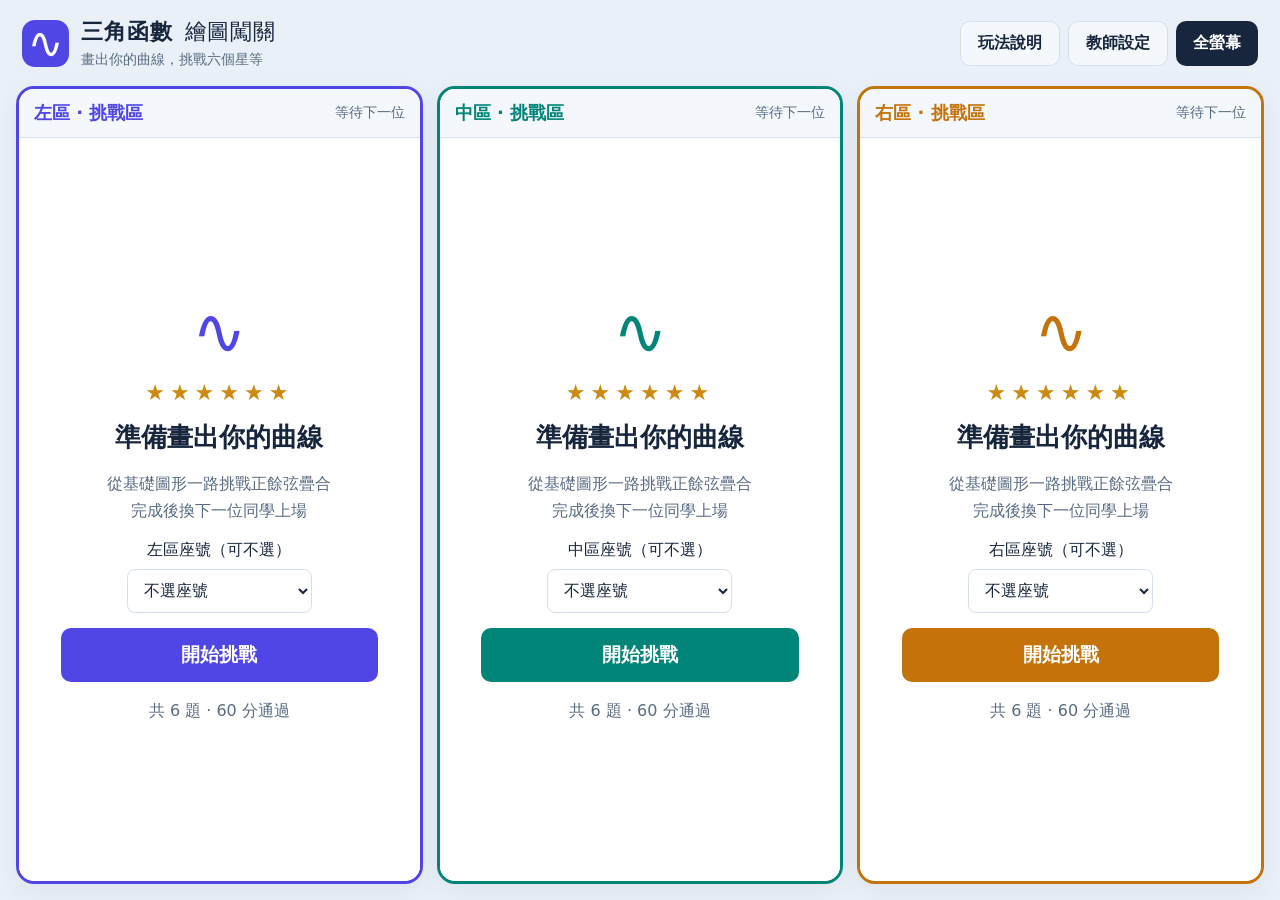
==== index.html @ d4221df0 "Add files via upload v1.0" ====
<!doctype html>
<html lang="zh-Hant">
<head>
<meta charset="utf-8"><meta name="viewport" content="width=device-width,initial-scale=1,maximum-scale=1,user-scalable=no">
<title>三角函數・繪圖闖關</title>
<meta name="description" content="三人同屏觸控三角函數繪圖遊戲：六個星等、隨機題目與圖形評分。">
<link rel="icon" href="data:image/svg+xml,%3Csvg xmlns='http://www.w3.org/2000/svg' viewBox='0 0 32 32'%3E%3Crect width='32' height='32' rx='8' fill='%234f46e5'/%3E%3Cpath d='M4 16Q10 2 16 16T28 16' fill='none' stroke='white' stroke-width='3'/%3E%3C/svg%3E">
<link rel="stylesheet" href="style.css">
<script defer src="engine.js"></script><script defer src="app.js"></script>
</head>
<body>
<header class="topbar"><div class="brand"><span class="brand-mark">∿</span><div><h1>三角函數<span>繪圖闖關</span></h1><p>畫出你的曲線，挑戰六個星等</p></div></div><div class="top-actions"><button id="helpBtn" class="quiet">玩法說明</button><button id="settingsBtn" class="quiet">教師設定</button><button id="fullBtn" class="dark-btn">全螢幕</button></div></header>
<main id="lanes" class="lanes" aria-label="三個獨立遊戲區"></main>
<dialog id="settingsDialog"><form id="settingsForm"><div class="dialog-head"><div><p class="eyebrow">TEACHER SETTINGS</p><h2>教師設定</h2></div><button type="button" class="quiet close-dialog">關閉</button></div><p class="settings-note">題目與通過分數套用到下一位學生；目前遊戲繼續進行。主題與參考線立即套用。</p><div class="general-settings"><label>背景主題<select name="theme"><option value="light">淺色</option><option value="dark">深色</option></select></label><label>參考線顏色<input type="color" name="gridColor"></label><label>參考線粗細<select name="gridWidth"><option value="0.5">0.5 px</option><option value="1">1 px</option><option value="1.5">1.5 px</option><option value="2">2 px</option><option value="3">3 px</option></select></label><label>通過分數<input type="number" name="passScore" min="0" max="100" required></label><label>座號起點<input type="number" name="seatMin" min="1" max="99" required></label><label>座號終點<input type="number" name="seatMax" min="1" max="99" required></label></div><div id="levelSettings"></div><p id="settingsError" class="error" role="alert"></p><div class="dialog-footer"><button type="button" id="defaultsBtn" class="quiet">恢復預設設定</button><button type="submit" class="primary">儲存設定</button></div></form></dialog>
<dialog id="helpDialog"><div class="dialog-head"><h2>玩法說明</h2><button class="quiet close-dialog">關閉</button></div><ol class="help-list"><li>選填座號，按「開始挑戰」。三個區域各自獨立。</li><li>根據上方題目，在座標區畫出 −2π 到 2π 的函數圖。x 軸細格為 π/4，y 軸每格為 1。</li><li>使用「細筆」畫圖；畫錯時切换「橡皮擦」擦除。tan 各段曲線需分開畫，不要連過漸近線。</li><li>按「確定送出」取得 0～100 分，達通過分數即可前進；未通過則在同星等重新挑戰新題。</li><li>送出後：實線為你的筆跡、橘色虛線為參考答案。繪圖完整度與準確度都影響分數。</li><li>墨水耗盡時，用橡皮擦清除多餘筆跡即可繼續。完成後按「下一位學生」。</li></ol><p class="settings-note">固定取 40 個等距 x 位置評分，未畫到的位置得 0 分。tan 在 y 範圍外或沒有定義的位置不計分。教師設定預設每星等 1 題、60 分通過。</p></dialog>
<div id="toast" role="status"></div>
</body></html>
---- style.css ----
:root{font-family:"Noto Sans TC","Microsoft JhengHei",system-ui,sans-serif;color:#17263d;background:#eaf0f7;font-size:16px;--surface:#fff;--soft:#f4f7fb;--text:#17263d;--muted:#586b82;--line:#d6e0ed;--canvas:#fff;--axis:#536781;--correct:#df641c;--primary:#4f46e5;--shadow:0 8px 24px #243b5710}
*{box-sizing:border-box}body{margin:0;overscroll-behavior:none;user-select:none;-webkit-user-select:none;-webkit-touch-callout:none}body[data-theme=dark]{background:#0b1425;color:#e5edf7;--surface:#142138;--soft:#1b2b44;--text:#e5edf7;--muted:#a8b9cf;--line:#34465f;--canvas:#111d30;--axis:#b9c9dd;--correct:#ffab5e;--shadow:none}button,select,input{font:inherit}button{border:0;border-radius:10px;min-height:45px;padding:10px 17px;font-weight:700;cursor:pointer;touch-action:manipulation;color:var(--text)}button:disabled{cursor:default;opacity:.45}button:focus-visible,select:focus-visible,input:focus-visible{outline:3px solid #ec9b20;outline-offset:3px}.quiet{background:var(--soft);border:1px solid var(--line)}.primary{background:var(--primary);color:white}.dark-btn{background:#17263d;color:white}.topbar{height:86px;display:flex;align-items:center;justify-content:space-between;padding:14px 22px;gap:20px}.brand{display:flex;align-items:center;gap:12px}.brand-mark{display:grid;place-items:center;width:47px;height:47px;border-radius:13px;background:#4f46e5;color:white;font-size:43px;line-height:1}.brand h1{font-size:22px;margin:0;letter-spacing:.04em}.brand h1 span{font-weight:500;margin-left:12px}.brand p{margin:4px 0 0;color:var(--muted);font-size:14px}.top-actions{display:flex;gap:8px}.lanes{display:grid;grid-template-columns:repeat(3,minmax(0,1fr));gap:14px;padding:0 16px 16px;height:calc(100dvh - 86px);min-height:590px}.lane{--accent:#4f46e5;--button:#4f46e5;border:3px solid var(--accent);border-radius:18px;background:var(--surface);box-shadow:var(--shadow);overflow:hidden;display:flex;flex-direction:column;position:relative;min-width:0}.lane:nth-child(2){--accent:#008578;--button:#008578}.lane:nth-child(3){--accent:#c4730b;--button:#c4730b}body[data-theme=dark] .lane{--accent:#aaa4ff}body[data-theme=dark] .lane:nth-child(2){--accent:#45d9c5}body[data-theme=dark] .lane:nth-child(3){--accent:#ffd080}.lane-head{padding:12px 15px;background:var(--soft);display:flex;justify-content:space-between;align-items:center;border-bottom:1px solid var(--line);gap:6px}.lane-name{font-weight:800;color:var(--accent);font-size:18px}.seat-label{font-size:14px;color:var(--muted)}.progress{display:flex;gap:5px;padding:12px 15px 0}.step{height:5px;background:var(--line);flex:1;border-radius:9px}.step.done{background:var(--accent)}.step.current{background:var(--accent);opacity:.55}.question{padding:12px 16px 9px;min-height:113px}.question-meta{display:flex;align-items:center;justify-content:space-between;gap:6px;font-size:14px;color:var(--muted)}.stars{color:#cf8609;letter-spacing:1px;font-weight:800}.formula{font-family:"Cambria Math",Cambria,Georgia,serif;font-size:clamp(22px,2.05vw,36px);margin:10px 0 4px;white-space:nowrap;line-height:1.4;letter-spacing:.015em}.formula .frac{display:inline-flex;vertical-align:middle;flex-direction:column;text-align:center;line-height:1.15;font-size:.72em;margin:0 3px}.frac span:first-child{border-bottom:1.5px solid currentColor;padding:0 3px}.plot-wrap{flex:1;min-height:220px;position:relative;margin:0 10px;border:1px solid var(--line);border-radius:10px;overflow:hidden;background:var(--canvas)}canvas{width:100%;height:100%;display:block;touch-action:none;cursor:crosshair}.plot-hint{position:absolute;top:10px;left:58px;color:var(--muted);font-size:14px;pointer-events:none}.ink-state{padding:8px 15px 0;min-height:29px;font-size:14px;color:var(--muted)}.ink-state.exhausted{color:#d44835;font-weight:700}.toolbar{display:flex;gap:6px;padding:8px 12px}.toolbar button{flex:1;padding:9px 5px;font-size:15px}.tool.active{background:var(--button);color:white;border-color:var(--accent)}.submit{margin:0 12px 12px;background:var(--button);color:white;min-height:48px;font-size:18px}.overlay{position:absolute;inset:54px 0 0;z-index:3;background:var(--surface);display:flex;flex-direction:column;align-items:center;justify-content:center;padding:24px;gap:15px;text-align:center}.welcome-icon{font-size:65px;font-family:Georgia,serif;color:var(--accent);line-height:1}.overlay h2{font-size:26px;margin:0}.overlay p{color:var(--muted);font-size:16px;line-height:1.7;margin:0;max-width:340px}.overlay label{display:flex;flex-direction:column;gap:8px;font-size:16px;min-width:185px}select,input[type=number]{border:1px solid var(--line);background:var(--surface);color:var(--text);border-radius:8px;padding:9px 12px;min-height:44px;width:100%}.overlay .primary{background:var(--button);width:90%;max-width:330px;min-height:54px;font-size:19px}.mini-stars{color:#cc8a12;letter-spacing:5px;font-size:22px}.result-strip{padding:8px 14px;border-top:1px solid var(--line);background:var(--soft);display:none;align-items:center;justify-content:space-between;gap:8px}.result-strip.visible{display:flex}.score{font-size:29px;font-weight:900;color:var(--accent);white-space:nowrap}.result-detail{font-size:14px;color:var(--muted);text-align:right;line-height:1.5}.result-detail strong{color:var(--text)}.result-mode .question{min-height:102px}.result-mode .ink-state,.result-mode .toolbar{display:none}.result-mode .submit{margin-top:10px}.summary-scores{width:100%;display:grid;grid-template-columns:repeat(3,1fr);gap:9px;max-width:380px}.summary-scores div{background:var(--soft);border:1px solid var(--line);border-radius:10px;padding:10px;font-size:14px;color:var(--muted)}.summary-scores strong{display:block;font-size:23px;color:var(--accent);margin-top:5px}.big-score{font-size:68px;color:var(--accent);font-weight:900;line-height:1}.score-caption{font-size:14px;color:var(--muted)}dialog{background:var(--surface);color:var(--text);border:1px solid var(--line);border-radius:18px;max-width:980px;width:92vw;max-height:90dvh;padding:25px;box-shadow:0 24px 100px #0005;overscroll-behavior:contain}dialog::backdrop{background:#08142baa;backdrop-filter:blur(3px)}.dialog-head{display:flex;justify-content:space-between;align-items:center;gap:15px;margin-bottom:12px}.dialog-head h2{margin:0;font-size:26px}.eyebrow{font-size:13px;letter-spacing:.12em;color:var(--muted);margin:0 0 6px}.settings-note{font-size:15px;color:var(--muted);line-height:1.7}.general-settings{display:grid;grid-template-columns:repeat(3,1fr);gap:14px;margin:20px 0}.general-settings label{font-size:15px;display:flex;flex-direction:column;gap:8px}input[type=color]{width:100%;height:44px;border:1px solid var(--line);border-radius:8px;background:var(--surface);padding:3px}.level-card{border:1px solid var(--line);border-radius:12px;background:var(--soft);padding:14px;margin:12px 0}.level-title{display:flex;align-items:center;gap:15px;justify-content:space-between;margin-bottom:10px}.level-title strong{font-size:17px}.count-label{display:flex;align-items:center;gap:10px;font-size:14px}.count-label input{width:77px}.checks{display:flex;gap:12px 20px;flex-wrap:wrap;margin:10px 0}.checks label{display:flex;gap:8px;align-items:center;min-height:30px;font-size:16px}input[type=checkbox]{accent-color:#4f46e5;width:21px;height:21px}.level-card p{font-size:14px;color:var(--muted);margin:8px 0}.dialog-footer{display:flex;justify-content:space-between;gap:15px;margin-top:18px;position:sticky;bottom:-25px;background:var(--surface);padding:15px 0}.error{color:#d44835;font-size:16px;line-height:1.6}.help-list{line-height:1.9;padding-left:25px}.help-list li{padding:4px 0}#toast{position:fixed;left:50%;bottom:24px;transform:translateX(-50%);background:#17263d;color:white;max-width:90vw;border-radius:10px;padding:12px 20px;z-index:20;display:none;box-shadow:0 4px 20px #0004}body:has(dialog[open]){overflow:hidden}
@media(min-width:1700px){.topbar{height:98px}.lanes{height:calc(100dvh - 98px)}.brand h1{font-size:28px}.lane-head{padding:16px 20px}.question{min-height:137px;padding:17px 20px 12px}.question-meta,.seat-label{font-size:17px}.toolbar button{min-height:53px;font-size:18px}.submit{min-height:57px}.lane-name{font-size:22px}}
@media(max-width:900px){.topbar{height:78px;padding:10px 12px}.brand h1{font-size:17px}.brand h1 span{margin-left:6px}.brand p{display:none}.top-actions{gap:5px}.top-actions button{padding:8px;font-size:14px}.lanes{padding:0 8px 8px;gap:8px;height:calc(100dvh - 78px)}.lane-head{padding:10px 8px}.lane-name{font-size:16px}.question{padding:10px 8px;min-height:115px}.formula{font-size:clamp(17px,2.6vw,26px)}.overlay{padding:15px}.overlay h2{font-size:21px}.overlay p{font-size:14px}.toolbar{padding:8px 6px;gap:4px}.toolbar button{font-size:14px}.submit{margin-left:6px;margin-right:6px}.plot-wrap{margin:0 5px}.ink-state{padding-left:9px;font-size:13px}.progress{padding-left:9px;padding-right:9px}.result-detail{font-size:13px}.result-strip{padding:7px}.score{font-size:24px}}
@media(max-width:600px){.topbar{height:auto;min-height:100px;flex-wrap:wrap;gap:8px}.top-actions{width:100%;justify-content:flex-end}.lanes{grid-template-columns:1fr;height:auto;min-height:0}.lane{height:720px}.formula{font-size:28px}.general-settings{grid-template-columns:repeat(2,1fr)}.level-title{gap:8px}.overlay p{font-size:16px}}
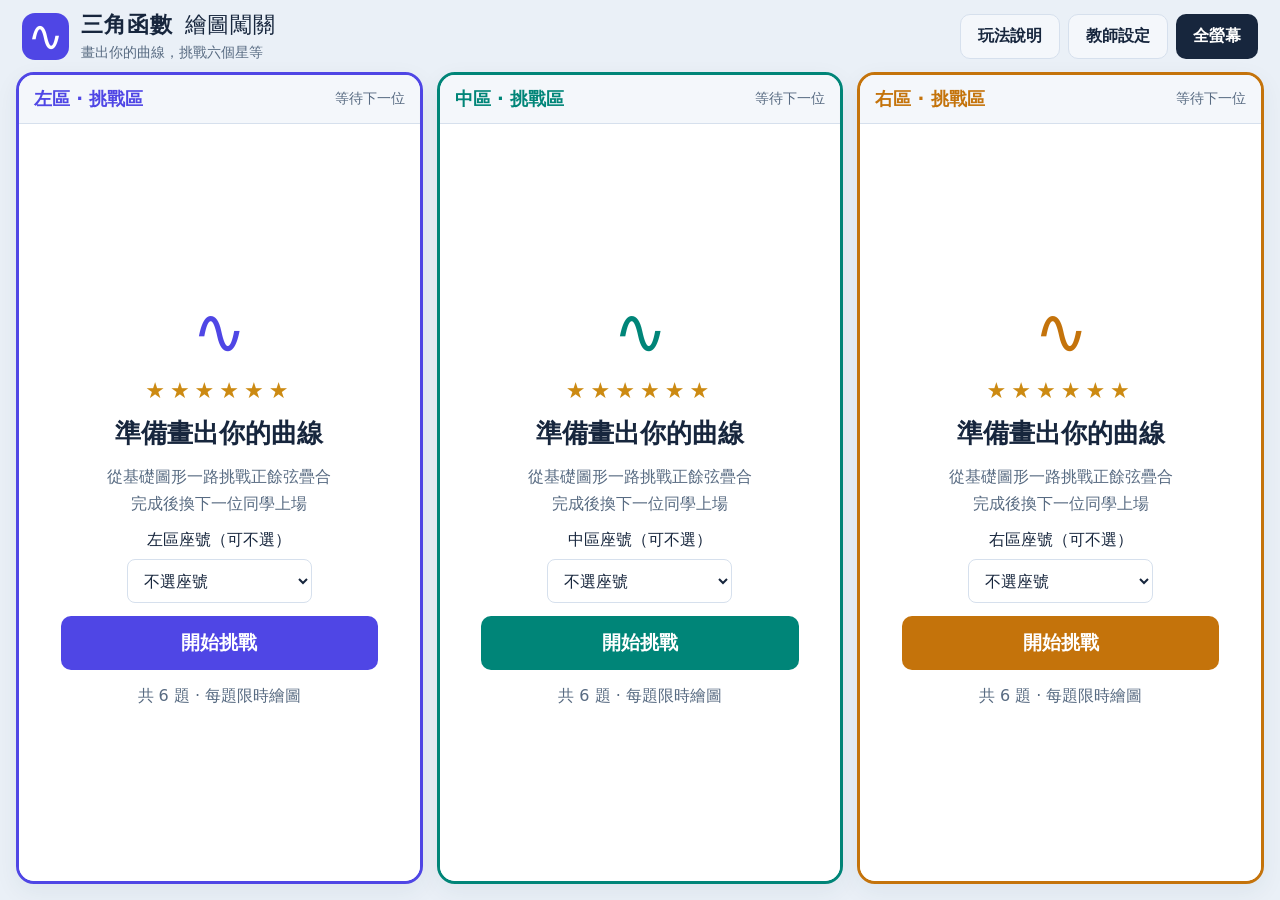
==== commit aa4af6a0: "Add files via upload v1.1" ====
--- a/index.html
+++ b/index.html
@@ -5,13 +5,13 @@
 <title>三角函數・繪圖闖關</title>
 <meta name="description" content="三人同屏觸控三角函數繪圖遊戲：六個星等、隨機題目與圖形評分。">
 <link rel="icon" href="data:image/svg+xml,%3Csvg xmlns='http://www.w3.org/2000/svg' viewBox='0 0 32 32'%3E%3Crect width='32' height='32' rx='8' fill='%234f46e5'/%3E%3Cpath d='M4 16Q10 2 16 16T28 16' fill='none' stroke='white' stroke-width='3'/%3E%3C/svg%3E">
-<link rel="stylesheet" href="style.css">
-<script defer src="engine.js"></script><script defer src="app.js"></script>
+<link rel="stylesheet" href="style.css?v=1.1">
+<script defer src="engine.js?v=1.1"></script><script defer src="app.js?v=1.1"></script>
 </head>
 <body>
 <header class="topbar"><div class="brand"><span class="brand-mark">∿</span><div><h1>三角函數<span>繪圖闖關</span></h1><p>畫出你的曲線，挑戰六個星等</p></div></div><div class="top-actions"><button id="helpBtn" class="quiet">玩法說明</button><button id="settingsBtn" class="quiet">教師設定</button><button id="fullBtn" class="dark-btn">全螢幕</button></div></header>
 <main id="lanes" class="lanes" aria-label="三個獨立遊戲區"></main>
-<dialog id="settingsDialog"><form id="settingsForm"><div class="dialog-head"><div><p class="eyebrow">TEACHER SETTINGS</p><h2>教師設定</h2></div><button type="button" class="quiet close-dialog">關閉</button></div><p class="settings-note">題目與通過分數套用到下一位學生；目前遊戲繼續進行。主題與參考線立即套用。</p><div class="general-settings"><label>背景主題<select name="theme"><option value="light">淺色</option><option value="dark">深色</option></select></label><label>參考線顏色<input type="color" name="gridColor"></label><label>參考線粗細<select name="gridWidth"><option value="0.5">0.5 px</option><option value="1">1 px</option><option value="1.5">1.5 px</option><option value="2">2 px</option><option value="3">3 px</option></select></label><label>通過分數<input type="number" name="passScore" min="0" max="100" required></label><label>座號起點<input type="number" name="seatMin" min="1" max="99" required></label><label>座號終點<input type="number" name="seatMax" min="1" max="99" required></label></div><div id="levelSettings"></div><p id="settingsError" class="error" role="alert"></p><div class="dialog-footer"><button type="button" id="defaultsBtn" class="quiet">恢復預設設定</button><button type="submit" class="primary">儲存設定</button></div></form></dialog>
-<dialog id="helpDialog"><div class="dialog-head"><h2>玩法說明</h2><button class="quiet close-dialog">關閉</button></div><ol class="help-list"><li>選填座號，按「開始挑戰」。三個區域各自獨立。</li><li>根據上方題目，在座標區畫出 −2π 到 2π 的函數圖。x 軸細格為 π/4，y 軸每格為 1。</li><li>使用「細筆」畫圖；畫錯時切换「橡皮擦」擦除。tan 各段曲線需分開畫，不要連過漸近線。</li><li>按「確定送出」取得 0～100 分，達通過分數即可前進；未通過則在同星等重新挑戰新題。</li><li>送出後：實線為你的筆跡、橘色虛線為參考答案。繪圖完整度與準確度都影響分數。</li><li>墨水耗盡時，用橡皮擦清除多餘筆跡即可繼續。完成後按「下一位學生」。</li></ol><p class="settings-note">固定取 40 個等距 x 位置評分，未畫到的位置得 0 分。tan 在 y 範圍外或沒有定義的位置不計分。教師設定預設每星等 1 題、60 分通過。</p></dialog>
+<dialog id="settingsDialog"><form id="settingsForm"><div class="dialog-head"><div><p class="eyebrow">TEACHER SETTINGS</p><h2>教師設定</h2></div><button type="button" class="quiet close-dialog">關閉</button></div><p class="settings-note">題目、題數與限時套用到下一位學生；目前遊戲繼續進行。主題與參考線立即套用。</p><div class="general-settings"><label>背景主題<select name="theme"><option value="light">淺色</option><option value="dark">深色</option></select></label><label>參考線顏色<input type="color" name="gridColor"></label><label>參考線粗細<select name="gridWidth"><option value="0.5">0.5 px</option><option value="1">1 px</option><option value="1.5">1.5 px</option><option value="2">2 px</option><option value="3">3 px</option></select></label><label>座號起點<input type="number" name="seatMin" min="1" max="99" required></label><label>座號終點<input type="number" name="seatMax" min="1" max="99" required></label></div><div id="levelSettings"></div><p id="settingsError" class="error" role="alert"></p><div class="dialog-footer"><button type="button" id="defaultsBtn" class="quiet">恢復預設設定</button><button type="submit" class="primary">儲存設定</button></div></form></dialog>
+<dialog id="helpDialog"><div class="dialog-head"><h2>玩法說明</h2><button class="quiet close-dialog">關閉</button></div><ol class="help-list"><li>選填座號，按「開始挑戰」。三個區域各自獨立。</li><li>根據上方題目，在座標區畫出 −2π 到 2π 的函數圖。x 軸細格為 π/4，y 軸範圍與刻度會隨題目自動調整。</li><li>使用「細筆」畫圖；畫錯時切換「橡皮擦」擦除。tan 各段曲線需分開畫，不要連過漸近線。</li><li>按「確定送出」取得 0～100 分，2 秒後自動換題。時間到會自動送出，空白作答為 0 分。</li><li>送出後：實線為你的筆跡、橘色虛線為參考答案。繪圖完整度與準確度都影響分數。</li><li>墨水耗盡時，用橡皮擦清除多餘筆跡即可繼續。完成後按「下一位學生」。</li></ol><p class="settings-note">固定取 40 個等距 x 位置評分，未畫到的位置得 0 分。tan 在 y 範圍外或沒有定義的位置不計分。預設每星等 1 題；1～6 星限時依序為 30、40、50、60、80、100 秒。完成全部題目後顯示總分。</p></dialog>
 <div id="toast" role="status"></div>
 </body></html>
--- a/style.css
+++ b/style.css
@@ -3,3 +3,11 @@
 @media(min-width:1700px){.topbar{height:98px}.lanes{height:calc(100dvh - 98px)}.brand h1{font-size:28px}.lane-head{padding:16px 20px}.question{min-height:137px;padding:17px 20px 12px}.question-meta,.seat-label{font-size:17px}.toolbar button{min-height:53px;font-size:18px}.submit{min-height:57px}.lane-name{font-size:22px}}
 @media(max-width:900px){.topbar{height:78px;padding:10px 12px}.brand h1{font-size:17px}.brand h1 span{margin-left:6px}.brand p{display:none}.top-actions{gap:5px}.top-actions button{padding:8px;font-size:14px}.lanes{padding:0 8px 8px;gap:8px;height:calc(100dvh - 78px)}.lane-head{padding:10px 8px}.lane-name{font-size:16px}.question{padding:10px 8px;min-height:115px}.formula{font-size:clamp(17px,2.6vw,26px)}.overlay{padding:15px}.overlay h2{font-size:21px}.overlay p{font-size:14px}.toolbar{padding:8px 6px;gap:4px}.toolbar button{font-size:14px}.submit{margin-left:6px;margin-right:6px}.plot-wrap{margin:0 5px}.ink-state{padding-left:9px;font-size:13px}.progress{padding-left:9px;padding-right:9px}.result-detail{font-size:13px}.result-strip{padding:7px}.score{font-size:24px}}
 @media(max-width:600px){.topbar{height:auto;min-height:100px;flex-wrap:wrap;gap:8px}.top-actions{width:100%;justify-content:flex-end}.lanes{grid-template-columns:1fr;height:auto;min-height:0}.lane{height:720px}.formula{font-size:28px}.general-settings{grid-template-columns:repeat(2,1fr)}.level-title{gap:8px}.overlay p{font-size:16px}}
+/* v1.1: reserve the viewport for the three independent drawing surfaces. */
+:root{--header-height:clamp(64px,8dvh,86px)}
+@media(min-width:601px){html,body{height:100%;overflow:hidden}.topbar{height:var(--header-height);min-height:0}.lanes{height:calc(100dvh - var(--header-height));min-height:0}.lane-head,.progress,.question,.ink-state,.toolbar,.submit,.result-strip{flex-shrink:0}.plot-wrap{min-height:0}.lane{min-height:0}.overlay{gap:clamp(8px,1.4dvh,15px)}}
+.question-meta .counter{flex:1;text-align:center;white-space:nowrap}.countdown{background:var(--soft);border:1px solid var(--line);border-radius:8px;padding:5px 9px;color:var(--text);font-weight:800;font-variant-numeric:tabular-nums;white-space:nowrap;min-width:67px;text-align:center}.countdown.urgent{color:#d44835;background:#fff1ed;border-color:#fac9bc}body[data-theme=dark] .countdown.urgent{background:#492c32;color:#ffb4a2;border-color:#8c4c50}.submit:disabled{opacity:1;background:var(--soft);color:var(--muted);border:1px solid var(--line)}.level-title{flex-wrap:wrap}.level-options{display:flex;gap:16px;align-items:center}.time-label{display:flex;align-items:center;gap:9px;font-size:14px;white-space:nowrap}.time-label select{width:110px}.count-label{white-space:nowrap}
+@media(min-width:1700px){:root{--header-height:clamp(76px,9dvh,98px)}}
+@media(min-width:601px) and (max-height:800px){:root{--header-height:66px}.topbar{padding:8px 16px}.brand-mark{width:40px;height:40px}.brand h1{font-size:20px}.brand p{font-size:13px}.lane-head{padding:8px 12px}.question{min-height:88px;padding:8px 12px}.formula{margin:6px 0 2px}.progress{padding-top:8px}.toolbar{padding:6px 10px}.toolbar button{min-height:42px;padding:8px 5px}.submit{min-height:44px;margin-bottom:9px}.ink-state{padding-top:6px;min-height:25px}.overlay{padding:16px;gap:10px}.welcome-icon{font-size:45px}.overlay h2{font-size:23px}.overlay p{font-size:15px;line-height:1.5}.overlay .primary{min-height:46px}.overlay label{gap:5px}.big-score{font-size:54px}.summary-scores div{padding:7px}.question-meta{font-size:14px}.countdown{padding:3px 6px}.result-mode .question{min-height:88px}}
+@media(min-width:601px) and (max-height:600px){:root{--header-height:56px}.brand p{display:none}.question{min-height:76px}.formula{font-size:24px}.lane-head{padding:5px 9px}.question-meta{font-size:13px}.toolbar button{min-height:36px}.submit{min-height:38px;font-size:16px;margin-top:0}.top-actions button{min-height:38px;padding:7px 10px}.overlay{gap:6px;padding:12px}.overlay p{font-size:14px}.overlay h2{font-size:20px}.welcome-icon{font-size:32px}.mini-stars{font-size:18px}.overlay .primary{min-height:39px}.overlay label{font-size:14px}.overlay select{min-height:35px;padding:5px 8px}.big-score{font-size:40px}.summary-scores strong{font-size:20px}}
+@media(max-width:600px){html,body{height:auto;overflow:auto}.lanes{height:auto}.level-options{gap:10px;flex-wrap:wrap}.time-label select{width:95px}}
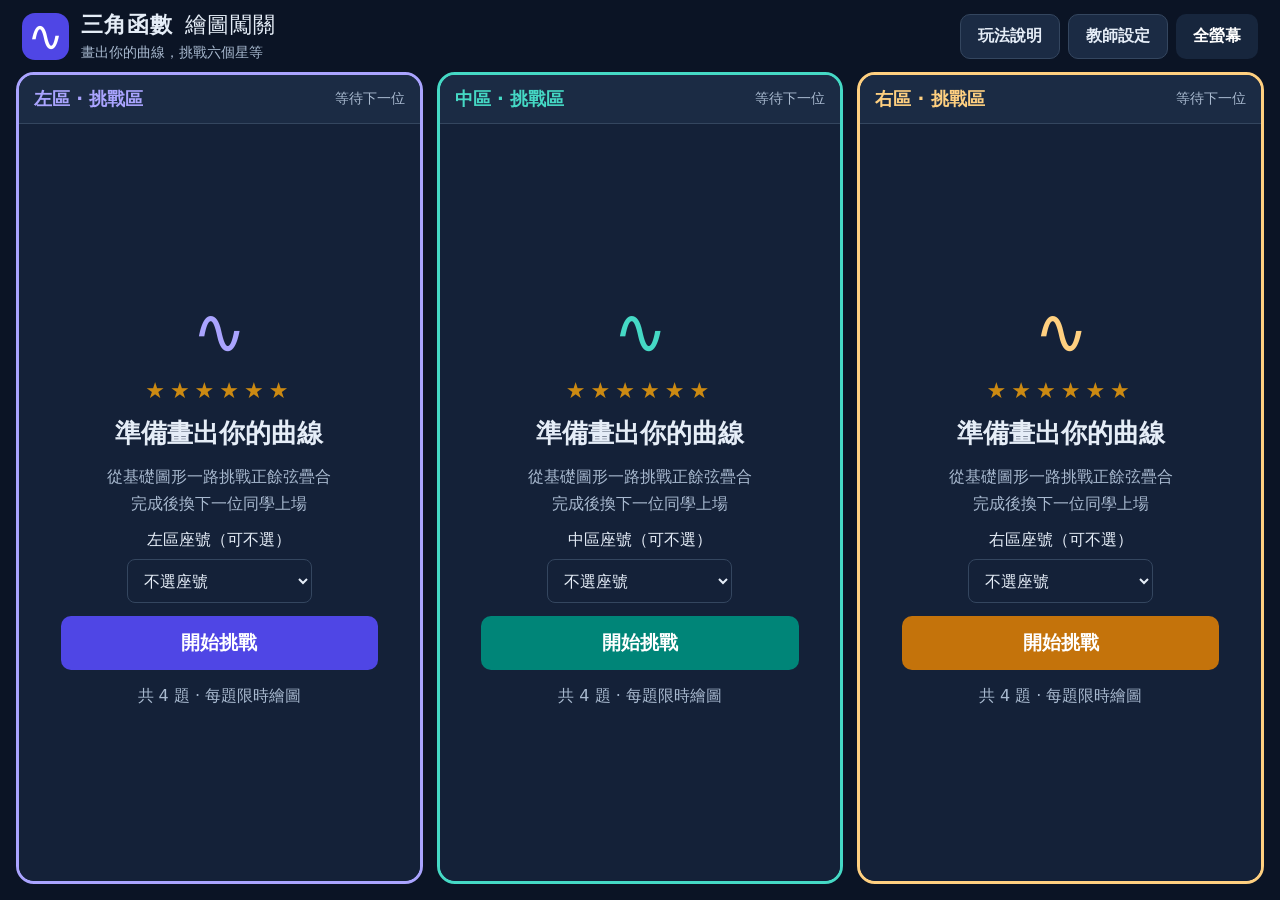
==== commit 9f8fe326: "v1.2" ====
--- a/index.html
+++ b/index.html
@@ -5,13 +5,13 @@
 <title>三角函數・繪圖闖關</title>
 <meta name="description" content="三人同屏觸控三角函數繪圖遊戲：六個星等、隨機題目與圖形評分。">
 <link rel="icon" href="data:image/svg+xml,%3Csvg xmlns='http://www.w3.org/2000/svg' viewBox='0 0 32 32'%3E%3Crect width='32' height='32' rx='8' fill='%234f46e5'/%3E%3Cpath d='M4 16Q10 2 16 16T28 16' fill='none' stroke='white' stroke-width='3'/%3E%3C/svg%3E">
-<link rel="stylesheet" href="style.css?v=1.1">
-<script defer src="engine.js?v=1.1"></script><script defer src="app.js?v=1.1"></script>
+<link rel="stylesheet" href="style.css?v=1.2">
+<script defer src="engine.js?v=1.2"></script><script defer src="app.js?v=1.2"></script>
 </head>
 <body>
 <header class="topbar"><div class="brand"><span class="brand-mark">∿</span><div><h1>三角函數<span>繪圖闖關</span></h1><p>畫出你的曲線，挑戰六個星等</p></div></div><div class="top-actions"><button id="helpBtn" class="quiet">玩法說明</button><button id="settingsBtn" class="quiet">教師設定</button><button id="fullBtn" class="dark-btn">全螢幕</button></div></header>
 <main id="lanes" class="lanes" aria-label="三個獨立遊戲區"></main>
-<dialog id="settingsDialog"><form id="settingsForm"><div class="dialog-head"><div><p class="eyebrow">TEACHER SETTINGS</p><h2>教師設定</h2></div><button type="button" class="quiet close-dialog">關閉</button></div><p class="settings-note">題目、題數與限時套用到下一位學生；目前遊戲繼續進行。主題與參考線立即套用。</p><div class="general-settings"><label>背景主題<select name="theme"><option value="light">淺色</option><option value="dark">深色</option></select></label><label>參考線顏色<input type="color" name="gridColor"></label><label>參考線粗細<select name="gridWidth"><option value="0.5">0.5 px</option><option value="1">1 px</option><option value="1.5">1.5 px</option><option value="2">2 px</option><option value="3">3 px</option></select></label><label>座號起點<input type="number" name="seatMin" min="1" max="99" required></label><label>座號終點<input type="number" name="seatMax" min="1" max="99" required></label></div><div id="levelSettings"></div><p id="settingsError" class="error" role="alert"></p><div class="dialog-footer"><button type="button" id="defaultsBtn" class="quiet">恢復預設設定</button><button type="submit" class="primary">儲存設定</button></div></form></dialog>
-<dialog id="helpDialog"><div class="dialog-head"><h2>玩法說明</h2><button class="quiet close-dialog">關閉</button></div><ol class="help-list"><li>選填座號，按「開始挑戰」。三個區域各自獨立。</li><li>根據上方題目，在座標區畫出 −2π 到 2π 的函數圖。x 軸細格為 π/4，y 軸範圍與刻度會隨題目自動調整。</li><li>使用「細筆」畫圖；畫錯時切換「橡皮擦」擦除。tan 各段曲線需分開畫，不要連過漸近線。</li><li>按「確定送出」取得 0～100 分，2 秒後自動換題。時間到會自動送出，空白作答為 0 分。</li><li>送出後：實線為你的筆跡、橘色虛線為參考答案。繪圖完整度與準確度都影響分數。</li><li>墨水耗盡時，用橡皮擦清除多餘筆跡即可繼續。完成後按「下一位學生」。</li></ol><p class="settings-note">固定取 40 個等距 x 位置評分，未畫到的位置得 0 分。tan 在 y 範圍外或沒有定義的位置不計分。預設每星等 1 題；1～6 星限時依序為 30、40、50、60、80、100 秒。完成全部題目後顯示總分。</p></dialog>
+<dialog id="settingsDialog"><form id="settingsForm"><div class="dialog-head"><div><p class="eyebrow">TEACHER SETTINGS</p><h2>教師設定</h2></div><button type="button" class="quiet close-dialog">關閉</button></div><p class="settings-note">題目、題數與限時套用到下一位學生；目前遊戲繼續進行。主題與參考線立即套用。</p><div class="general-settings"><label>背景主題<select name="theme"><option value="light">淺色</option><option value="dark">深色</option></select></label><label>參考線顏色<input type="color" name="gridColor"></label><label>參考線粗細<select name="gridWidth"><option value="0.5">0.5 px</option><option value="1">1 px</option><option value="1.5">1.5 px</option><option value="2">2 px</option><option value="3">3 px</option></select></label><label>座號起點<input type="number" name="seatMin" min="1" max="99" required></label><label>座號終點<input type="number" name="seatMax" min="1" max="99" required></label></div><div id="levelSettings"></div><p id="settingsError" class="error" role="alert"></p><p class="settings-note"><a href="touch-test.html" target="_blank" rel="noopener">開啟三人觸控診斷</a>：可比較 AirSync 與有線連接送到瀏覽器的觸控點數。</p><div class="dialog-footer"><button type="button" id="defaultsBtn" class="quiet">恢復預設設定</button><button type="submit" class="primary">儲存設定</button></div></form></dialog>
+<dialog id="helpDialog"><div class="dialog-head"><h2>玩法說明</h2><button class="quiet close-dialog">關閉</button></div><ol class="help-list"><li>選填座號，按「開始挑戰」。三個區域各自獨立。</li><li>根據上方題目，在座標區畫出 −2π 到 2π 的函數圖。x 軸細格為 π/4，y 軸範圍與刻度會隨題目自動調整。</li><li>使用「細筆」畫圖；畫錯時切換「橡皮擦」擦除。tan 各段曲線需分開畫，不要連過漸近線。</li><li>按「確定送出」取得 0～100 分，2 秒後自動換題。時間到會自動送出，空白作答為 0 分。</li><li>送出後：實線為你的筆跡、橘色虛線為參考答案。繪圖完整度與準確度都影響分數。</li><li>墨水耗盡時，用橡皮擦清除多餘筆跡即可繼續。完成後按「下一位學生」。</li></ol><p class="settings-note">固定取 40 個等距 x 位置評分，未畫到的位置得 0 分。tan 在 y 範圍外或沒有定義的位置不計分。預設 1～6 星題數依序為 1、1、1、0、0、1 題，共 4 題；限時依序為 40、60、80、100、100、120 秒。完成全部題目後顯示總分。</p></dialog>
 <div id="toast" role="status"></div>
 </body></html>
--- a/style.css
+++ b/style.css
@@ -11,3 +11,6 @@
 @media(min-width:601px) and (max-height:800px){:root{--header-height:66px}.topbar{padding:8px 16px}.brand-mark{width:40px;height:40px}.brand h1{font-size:20px}.brand p{font-size:13px}.lane-head{padding:8px 12px}.question{min-height:88px;padding:8px 12px}.formula{margin:6px 0 2px}.progress{padding-top:8px}.toolbar{padding:6px 10px}.toolbar button{min-height:42px;padding:8px 5px}.submit{min-height:44px;margin-bottom:9px}.ink-state{padding-top:6px;min-height:25px}.overlay{padding:16px;gap:10px}.welcome-icon{font-size:45px}.overlay h2{font-size:23px}.overlay p{font-size:15px;line-height:1.5}.overlay .primary{min-height:46px}.overlay label{gap:5px}.big-score{font-size:54px}.summary-scores div{padding:7px}.question-meta{font-size:14px}.countdown{padding:3px 6px}.result-mode .question{min-height:88px}}
 @media(min-width:601px) and (max-height:600px){:root{--header-height:56px}.brand p{display:none}.question{min-height:76px}.formula{font-size:24px}.lane-head{padding:5px 9px}.question-meta{font-size:13px}.toolbar button{min-height:36px}.submit{min-height:38px;font-size:16px;margin-top:0}.top-actions button{min-height:38px;padding:7px 10px}.overlay{gap:6px;padding:12px}.overlay p{font-size:14px}.overlay h2{font-size:20px}.welcome-icon{font-size:32px}.mini-stars{font-size:18px}.overlay .primary{min-height:39px}.overlay label{font-size:14px}.overlay select{min-height:35px;padding:5px 8px}.big-score{font-size:40px}.summary-scores strong{font-size:20px}}
 @media(max-width:600px){html,body{height:auto;overflow:auto}.lanes{height:auto}.level-options{gap:10px;flex-wrap:wrap}.time-label select{width:95px}}
+
+/* v1.2: activate each lane independently on contact, including secondary touches. */
+.toolbar button,.submit,.overlay button{touch-action:none}.toolbar button.pressed,.submit.pressed,.overlay button.pressed{filter:brightness(1.2);box-shadow:inset 0 0 0 3px var(--accent)}a{color:var(--primary)}body[data-theme=dark] a{color:#aaa4ff}
